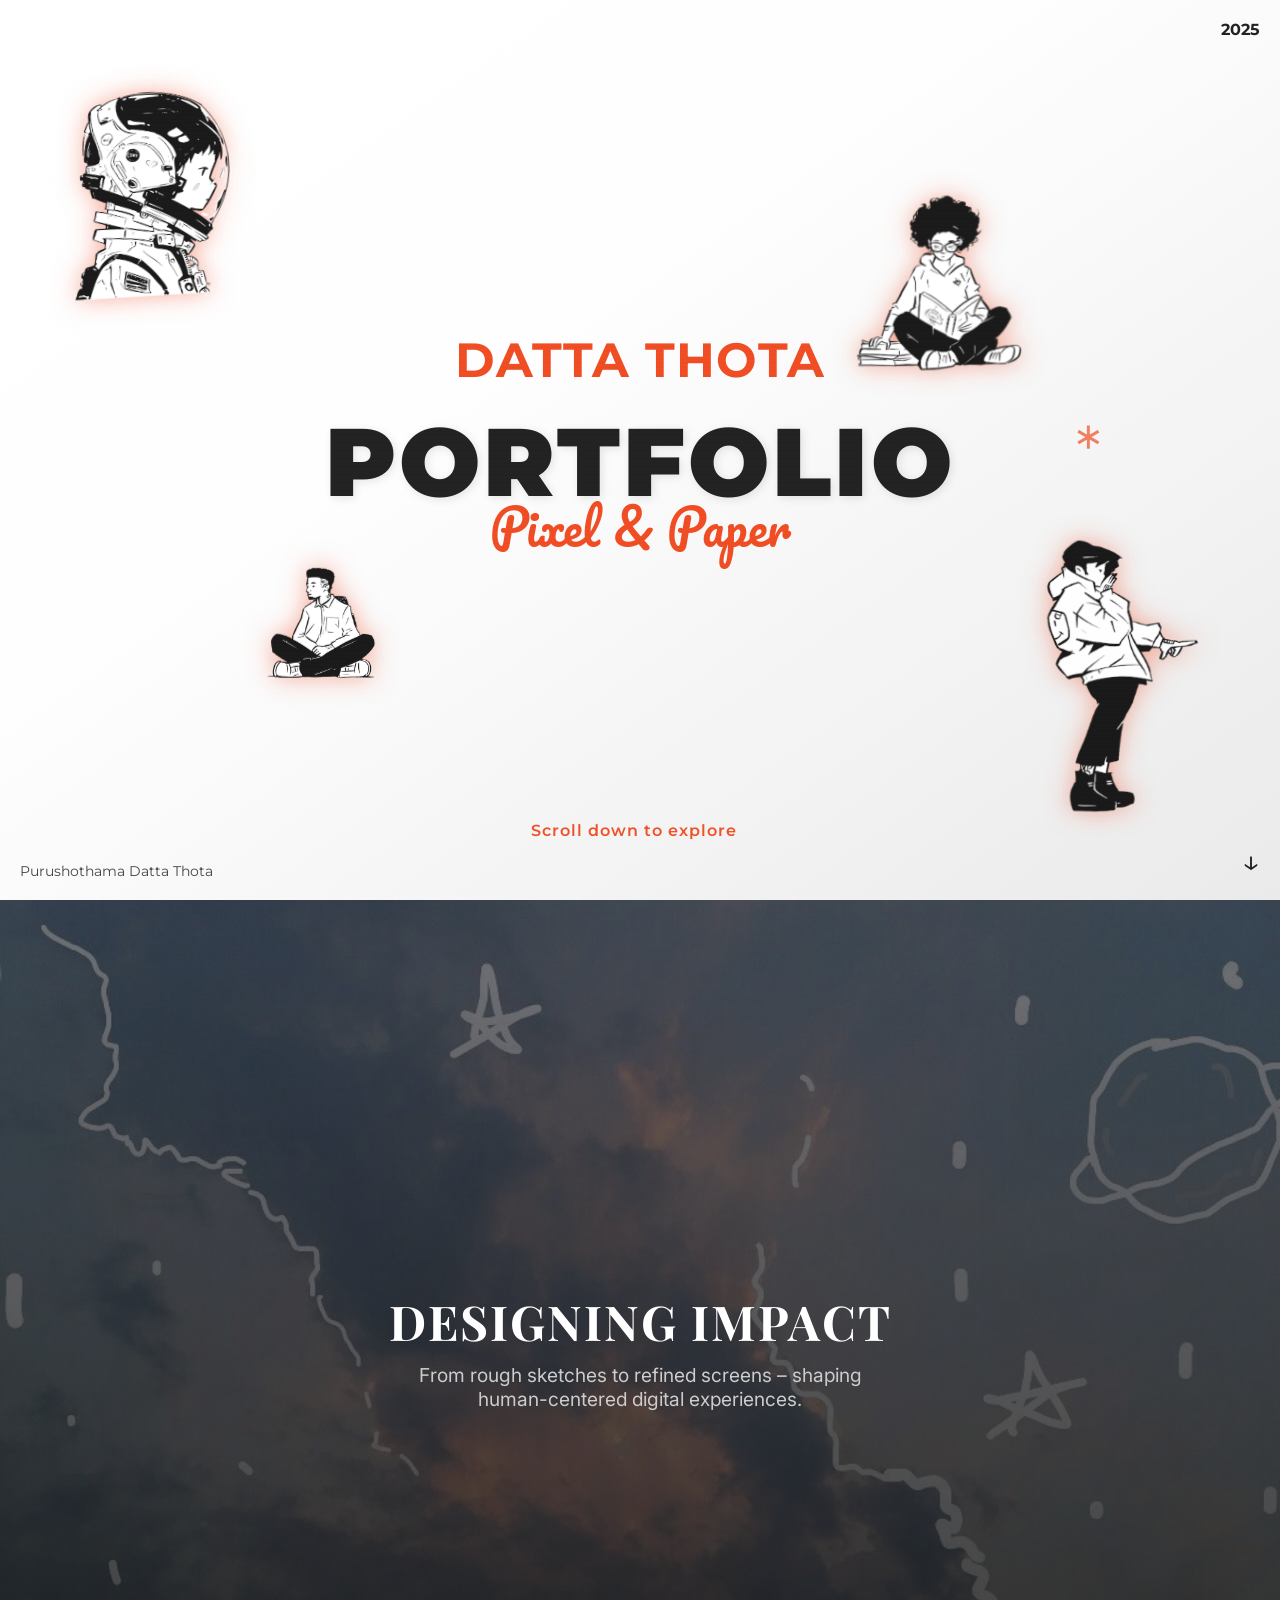
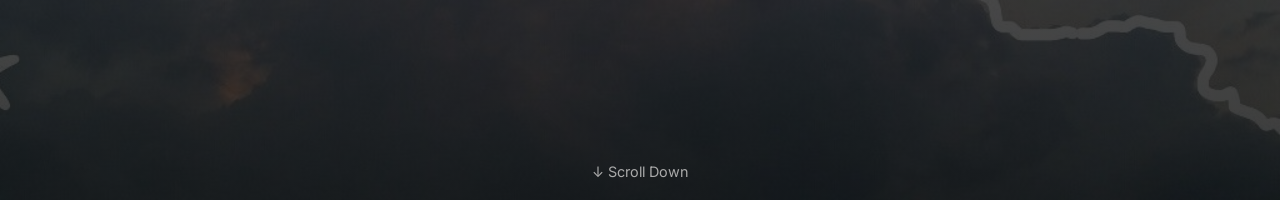
==== design.html @ 02eb2397 "Updated About Me section and improved styling for project, contact, and resume areas" ====
<!DOCTYPE html>
<html lang="en">
<head>
  <meta charset="UTF-8" />
  <meta name="viewport" content="width=device-width, initial-scale=1.0"/>
  <title>Creative Portfolio</title>
  <style>
    @import url('https://fonts.googleapis.com/css2?family=Montserrat:wght@900&family=Pacifico&display=swap');

    * {
      box-sizing: border-box;
    }

    body {
      margin: 0;
      padding: 0;
      background: #fff;
      font-family: 'Montserrat', sans-serif;
      overflow-x: hidden;
    }

    .hero-section {
      min-height: 100vh;
      display: flex;
      flex-direction: column;
      align-items: center;
      justify-content: center;
      text-align: center;
      position: relative;
      background: linear-gradient(145deg, #fff 0%, #fefefe 40%, #eaeaea 100%);
      padding: 20px;
      overflow: hidden;
    }

    .hero-title {
      font-size: 6rem;
      font-weight: 900;
      color: #222;
      margin: 0;
      position: relative;
      z-index: 2;
      line-height: 1.1;
      letter-spacing: 3px;
      text-shadow: 2px 2px 10px rgba(0,0,0,0.1);
    }

    .hero-sub {
      font-family: 'Pacifico', cursive;
      font-size: 3rem;
      color: #f04c23;
      position: relative;
      margin-top: -30px;
      z-index: 2;
    }

    .presentation-label {
      color: #f04c23;
      font-weight: bold;
      letter-spacing: 1px;
      margin-bottom: 20px;
      font-size: 3rem;
      z-index: 2;
      text-transform: uppercase;
    }

    .top-right, .bottom-left, .right-arrow {
      position: absolute;
      z-index: 2;
    }

    .top-right {
      top: 20px;
      right: 20px;
      font-size: 1rem;
      font-weight: bold;
      color: #222;
    }

    .bottom-left {
      bottom: 20px;
      left: 20px;
      font-size: 0.9rem;
      color: #444;
    }

    .right-arrow {
      right: 20px;
      bottom: 20px;
      font-size: 2rem;
      color: #222;
      cursor: pointer;
      transition: transform 0.3s;
    }

    .right-arrow:hover {
      transform: translateY(5px);
    }

    .decor-star {
      position: absolute;
      top: 50%;
      right: 14%;
      font-size: 4rem;
      color: #f04c23;
      transform: translateY(-50%);
      z-index: 2;
      opacity: 0.7;
    }

    .doodle {
      position: absolute;
      width: 180px;
      opacity: 0.9;
      filter: drop-shadow(0 0 12px rgba(240, 76, 35, 0.5));
      z-index: 1;
    }

   .doodle1 { top: 8%; left: 4%; }
.doodle2 { bottom: 10%; right: 6%; }
.doodle3 { top: 20%; right: 20%; }
.doodle4 { bottom: 25%; left: 20%; width: 120px; }
.doodle5 { top: 70%; left: 50%; width: 110px; transform: translate(-50%, -50%); }

    .scanlines {
      position: fixed;
      top: 0;
      left: 0;
      width: 100%;
      height: 100%;
      background: repeating-linear-gradient(to bottom, rgba(255,255,255,0.02), rgba(255,255,255,0.02) 2px, transparent 2px, transparent 4px);
      pointer-events: none;
      z-index: 3;
      mix-blend-mode: overlay;
    }
.scroll-note {
  position: absolute;
  bottom: 60px;
  right: 50%;
  transform: translateX(50%);
  font-size: 1rem;
  color: #f04c23;
  font-weight: 600;
  letter-spacing: 1px;
  z-index: 2;
  opacity: 0;
  pointer-events: none;
}

    .scroll-down {
      height: 100vh;
      background: #000;
    }

    iframe {
      width: 100%;
      height: 100%;
      border: none;
    }

    @media (max-width: 768px) {
      .hero-title { font-size: 3.5rem; }
      .hero-sub { font-size: 2rem; margin-top: -20px; }
      .presentation-label { font-size: 1.5rem; }
      .top-right, .bottom-left, .right-arrow { font-size: 0.8rem; }
      .right-arrow { font-size: 1.5rem; }
      .decor-star { font-size: 2.5rem; right: 8%; }
      .doodle { width: 100px; }
    }

    @media (max-width: 480px) {
      .hero-title { font-size: 2.5rem; }
      .hero-sub { font-size: 1.5rem; }
      .decor-star { font-size: 2rem; }
    }
  </style>
</head>
<body>
  <div class="hero-section">
    <div class="presentation-label">Datta Thota</div>
    <h1 class="hero-title">PORTFOLIO</h1>
    <div class="hero-sub">Pixel & Paper</div>
    <div class="decor-star">*</div>
    <div class="top-right">2025</div>
    <div class="bottom-left">Purushothama Datta Thota</div>
    <div class="right-arrow" id="scroll-arrow">&#8595;</div>
<div class="scroll-note">Scroll down to explore</div>

    <img src="21.png" class="doodle doodle1" alt="Creative Illustration">
    <img src="22.png" class="doodle doodle2" alt="UI Flow">
    <img src="23.png" class="doodle doodle3" alt="UX Elements">
    <img src="25.png" class="doodle doodle4" alt="UX Elements">
  </div>

  <div class="scanlines"></div>

  <div class="scroll-down" id="uiux-section">
    <iframe src="uiux.html"></iframe>
  </div>

  <script src="https://cdnjs.cloudflare.com/ajax/libs/gsap/3.12.2/gsap.min.js"></script>
<script>
  const doodles = document.querySelectorAll('.doodle');

  doodles.forEach((doodle, index) => {
    gsap.to(doodle, {
      y: "+=" + (10 + Math.random() * 10), // small up-down movement
      x: "+=" + (5 + Math.random() * 10),  // slight horizontal drift
      rotation: (Math.random() * 10 - 5),  // gentle rotation
      duration: 3 + Math.random() * 2,
      ease: "sine.inOut",
      yoyo: true,
      repeat: -1,
    });
  });

gsap.fromTo(".scroll-note", 
    { y: 10, opacity: 0 }, 
    { y: 0, opacity: 1, duration: 1.5, ease: "power1.inOut", repeat: -1, yoyo: true, delay: 1 }
  );

</script>

</body>
</html>
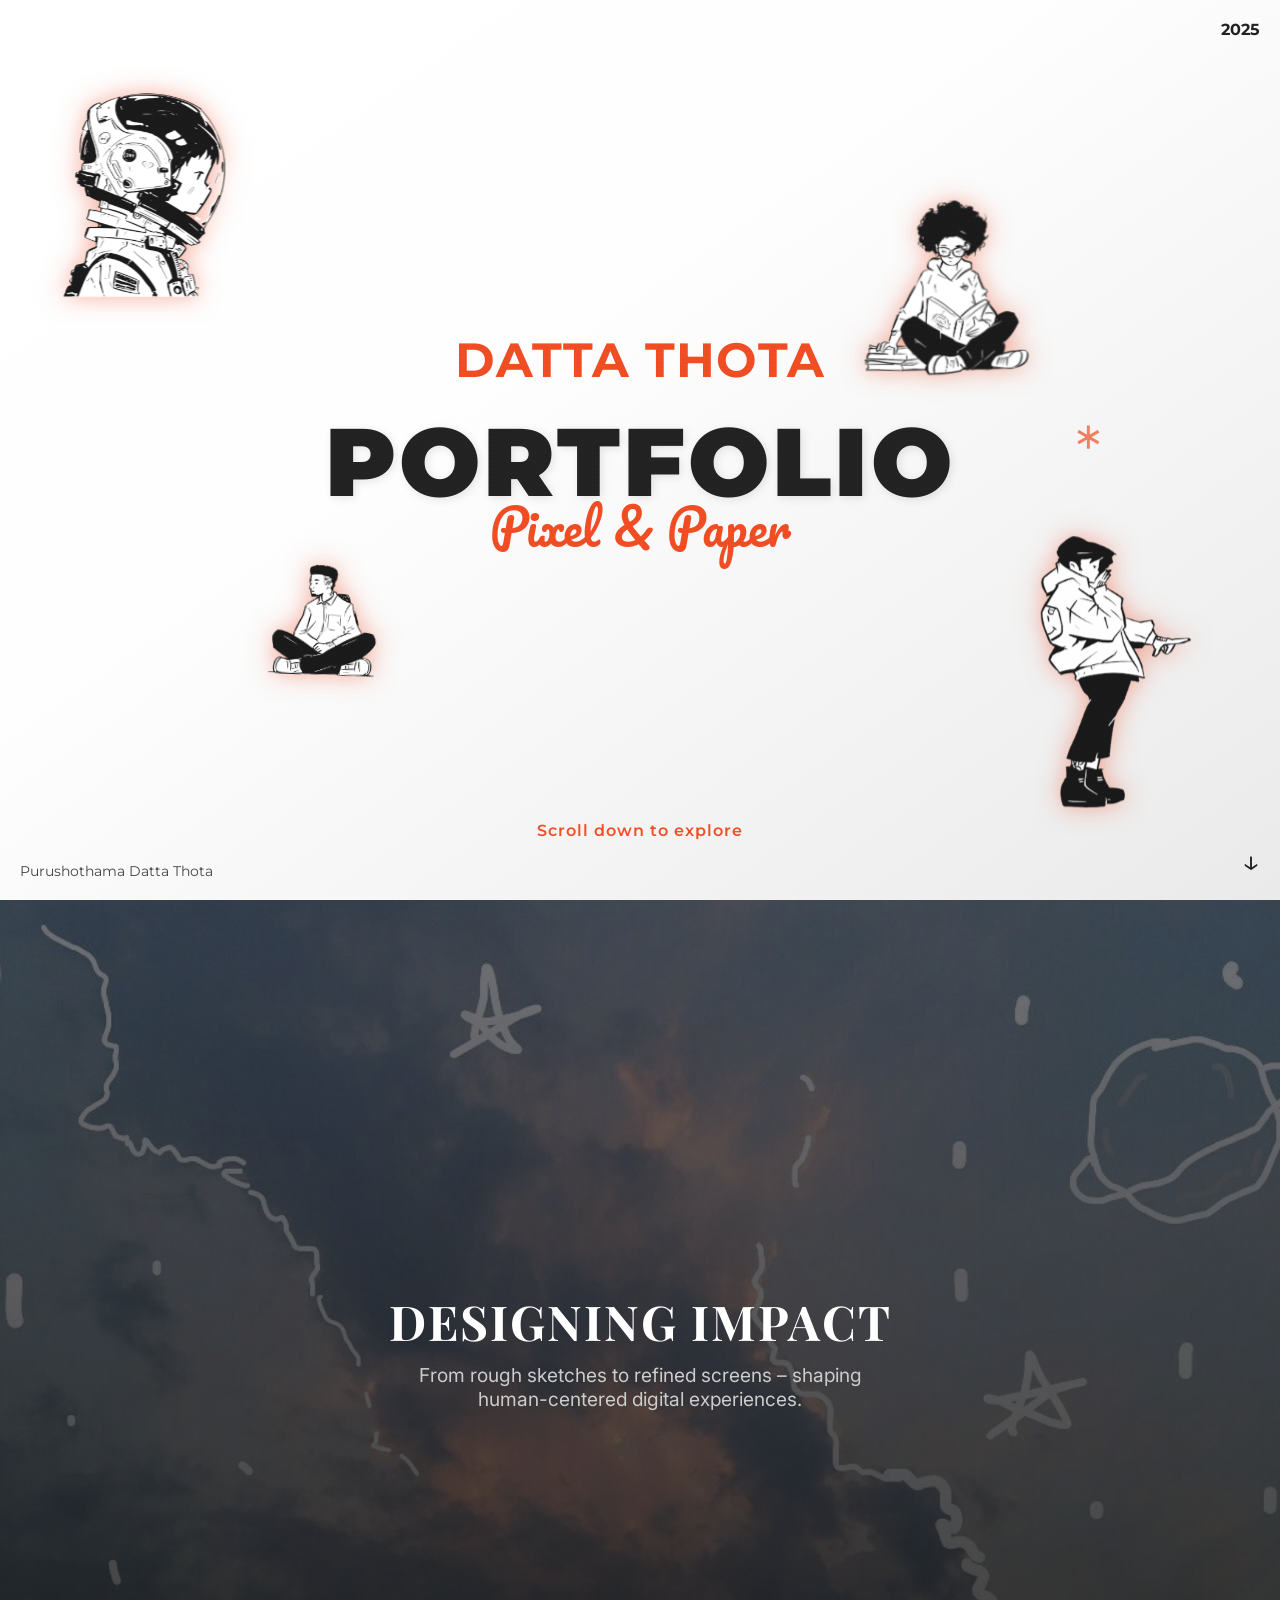
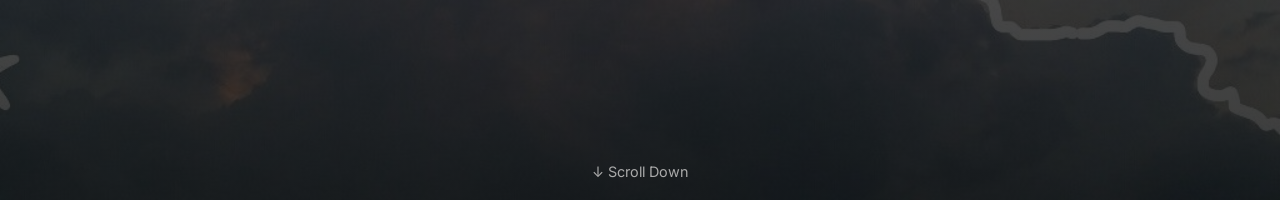
==== commit 943ab92f: "Updated About Me section and improved styling for project, contact, and resume areas" ====
--- a/design.html
+++ b/design.html
@@ -3,7 +3,7 @@
 <head>
   <meta charset="UTF-8" />
   <meta name="viewport" content="width=device-width, initial-scale=1.0"/>
-  <title>Creative Portfolio</title>
+  <title>Purushothama Datta</title>
   <style>
     @import url('https://fonts.googleapis.com/css2?family=Montserrat:wght@900&family=Pacifico&display=swap');
 
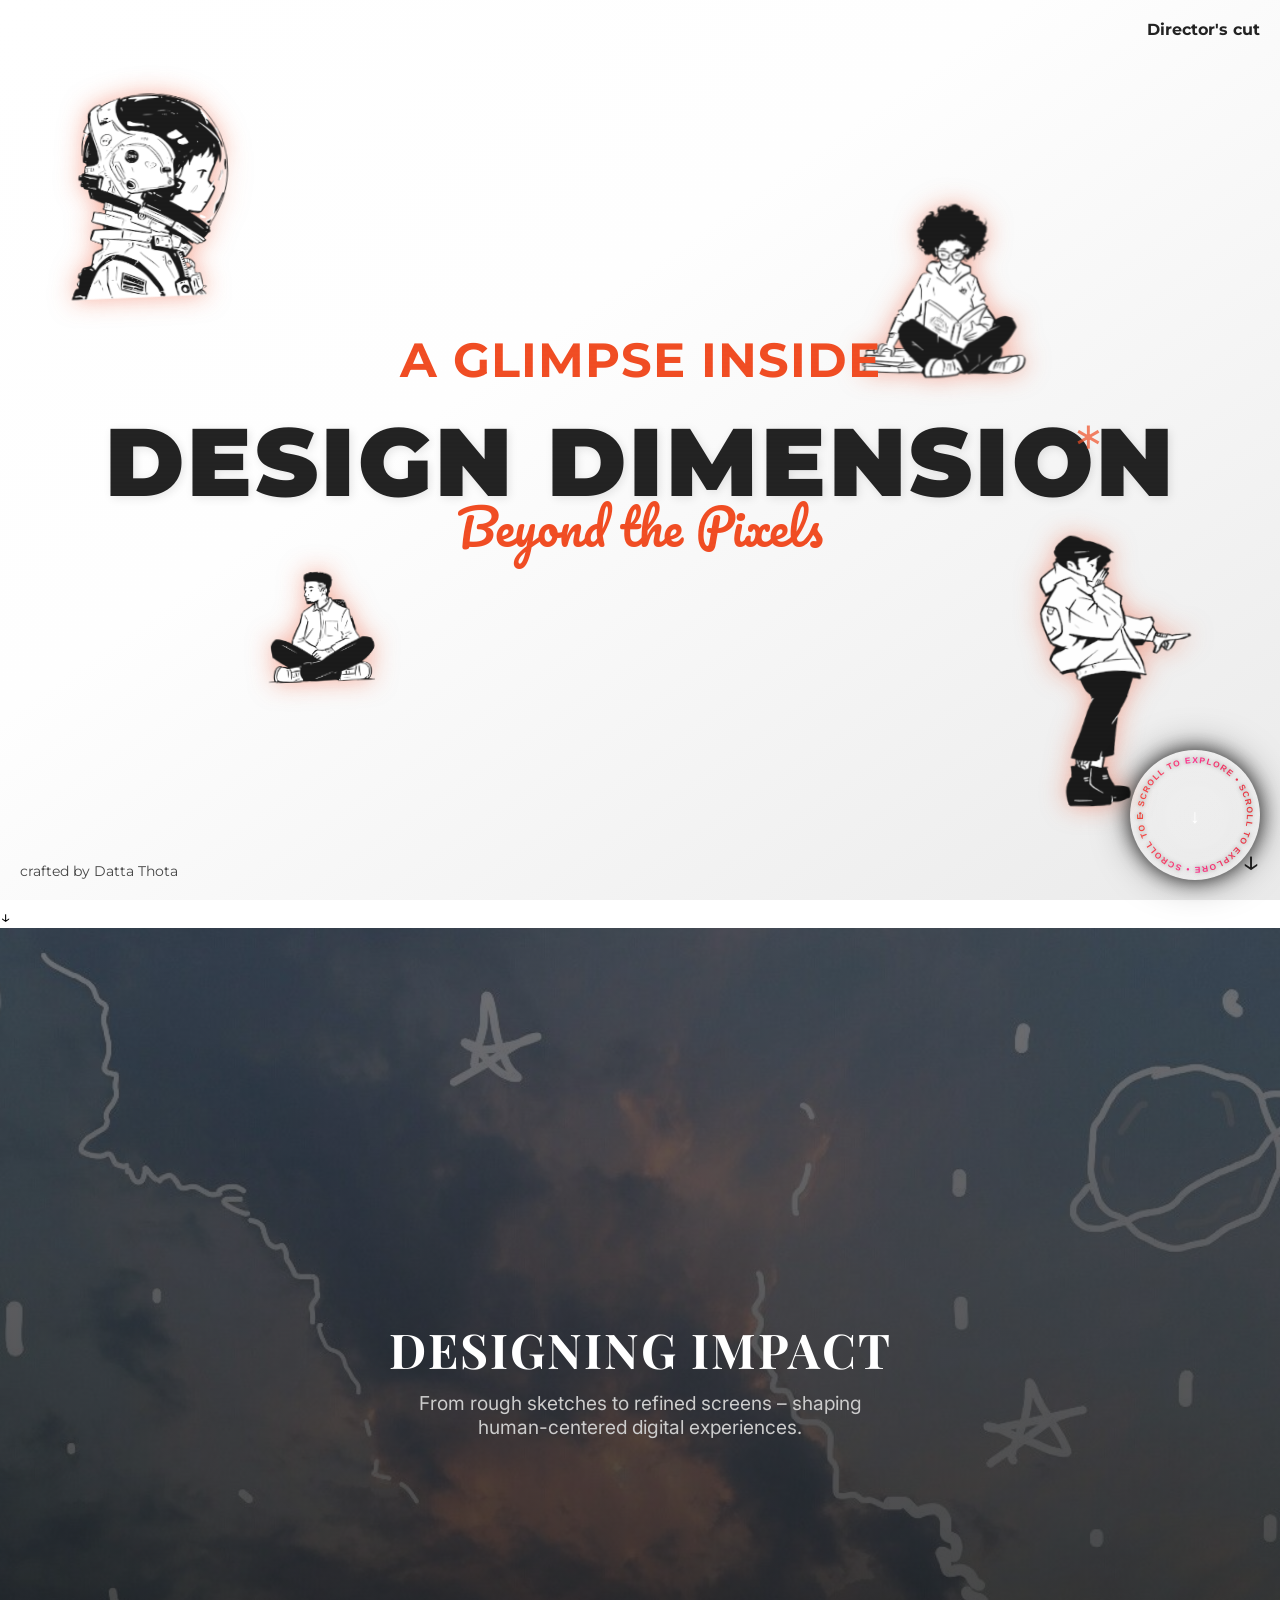
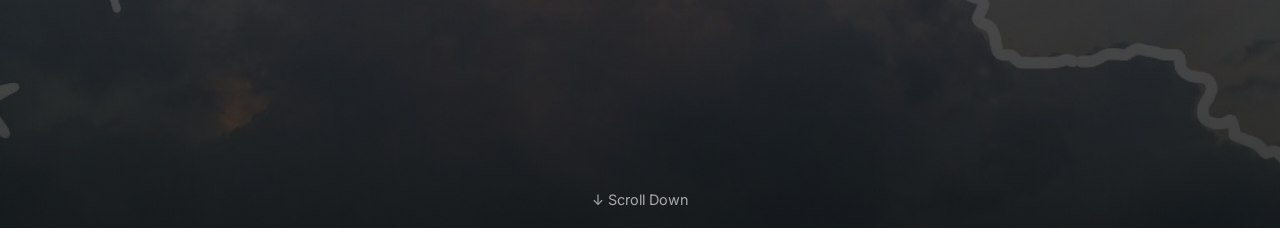
==== commit a78921b4: "Initial commit for duplicated app" ====
--- a/design.html
+++ b/design.html
@@ -10,7 +10,16 @@
     * {
       box-sizing: border-box;
     }
-
+@keyframes breathe {
+  0% { transform: translateX(-50%) scale(1); opacity: 0.6; }
+  50% { transform: translateX(-50%) scale(1.05); opacity: 1; }
+  100% { transform: translateX(-50%) scale(1); opacity: 0.6; }
+}
+
+@keyframes bounceScroll {
+  0%, 100% { transform: translateY(0); }
+  50% { transform: translateY(8px); }
+}
     body {
       margin: 0;
       padding: 0;
@@ -176,14 +185,101 @@
 </head>
 <body>
   <div class="hero-section">
-    <div class="presentation-label">Datta Thota</div>
-    <h1 class="hero-title">PORTFOLIO</h1>
-    <div class="hero-sub">Pixel & Paper</div>
-    <div class="decor-star">*</div>
-    <div class="top-right">2025</div>
-    <div class="bottom-left">Purushothama Datta Thota</div>
-    <div class="right-arrow" id="scroll-arrow">&#8595;</div>
-<div class="scroll-note">Scroll down to explore</div>
+  <div class="presentation-label">A Glimpse Inside</div>
+  <h1 class="hero-title">DESIGN DIMENSION</h1>
+  <div class="hero-sub">Beyond the Pixels</div>
+  <div class="decor-star">*</div>
+<div class="top-right">Director's cut</div>
+  <div class="bottom-left">crafted by Datta Thota</div>
+  <div class="right-arrow" id="scroll-arrow">&#8595;</div>
+</div>
+
+<div style="
+  position: fixed;
+  right: 20px;
+  bottom: 20px;
+  width: 130px;
+  height: 130px;
+  z-index: 9999;
+  pointer-events: none;
+">
+  <div style="
+    position: relative;
+    width: 100%;
+    height: 100%;
+    border-radius: 50%;
+    background: radial-gradient(circle at center, rgba(255,255,255,0.08), transparent);
+    box-shadow: 0 0 20px rgba(0,0,0,0.8), 0 0 40px rgba(0,0,0,0.4);
+    animation: pulseGlow 3s ease-in-out infinite;
+  ">
+    <svg width="100%" height="100%" viewBox="0 0 200 200" style="overflow: visible; position: absolute; top: 0; left: 0;">
+      <defs>
+        <path id="circlePath" d="M 100, 100 m -80, 0 a 80,80 0 1,1 160,0 a 80,80 0 1,1 -160,0"/>
+      </defs>
+
+     <!-- Rotating Text -->
+<g style="animation: rotateText 10s linear infinite;">
+  <text font-size="13" font-weight="bold" font-family='Arial Black, sans-serif' letter-spacing="2">
+    <textPath xlink:href="#circlePath" startOffset="0%" fill="url(#textGradient)" style="text-shadow: 0 0 5px rgba(0,0,0,0.4), 0 0 8px rgba(255,255,255,0.3);">
+      • SCROLL TO EXPLORE • SCROLL TO EXPLORE • SCROLL TO EXPLORE • SCROLL TO EXPLORE •
+    </textPath>
+  </text>
+</g>
+
+<defs>
+  <!-- Gradient that works on both dark and light -->
+  <linearGradient id="textGradient" x1="0%" y1="0%" x2="100%" y2="0%">
+    <stop offset="0%" stop-color="#f04c23"/>
+    <stop offset="50%" stop-color="#ff2e91"/>
+    <stop offset="100%" stop-color="#e53935"/>
+  </linearGradient>
+</defs>
+
+      <!-- Center Icon -->
+      <text x="100" y="112" text-anchor="middle" font-size="30" fill="#ffffff" font-family="Arial Black" style="text-shadow: 0 0 8px rgba(255,255,255,0.5);">↓</text>
+    </svg>
+  </div>
+</div>
+
+<style>
+@keyframes rotateText {
+  0% { transform: rotate(0deg); transform-origin: 100px 100px; }
+  100% { transform: rotate(360deg); transform-origin: 100px 100px; }
+}
+
+@keyframes pulseGlow {
+  0%, 100% {
+    box-shadow: 0 0 20px rgba(0,0,0,0.8), 0 0 40px rgba(0,0,0,0.4);
+    transform: scale(1);
+  }
+  50% {
+    box-shadow: 0 0 30px rgba(0,0,0,1), 0 0 60px rgba(255,255,255,0.1);
+    transform: scale(1.05);
+  }
+}
+
+@media (max-width: 600px) {
+  div[style*="position: fixed"] {
+    width: 90px !important;
+    height: 90px !important;
+    right: 10px !important;
+    bottom: 10px !important;
+  }
+
+  svg text {
+    font-size: 10px !important;
+  }
+
+  svg text[text-anchor="middle"] {
+    font-size: 22px !important;
+  }
+}
+</style>
+
+
+
+  <div style="font-size: 18px; margin-top: 6px;">↓</div>
+</div>
 
     <img src="21.png" class="doodle doodle1" alt="Creative Illustration">
     <img src="22.png" class="doodle doodle2" alt="UI Flow">
